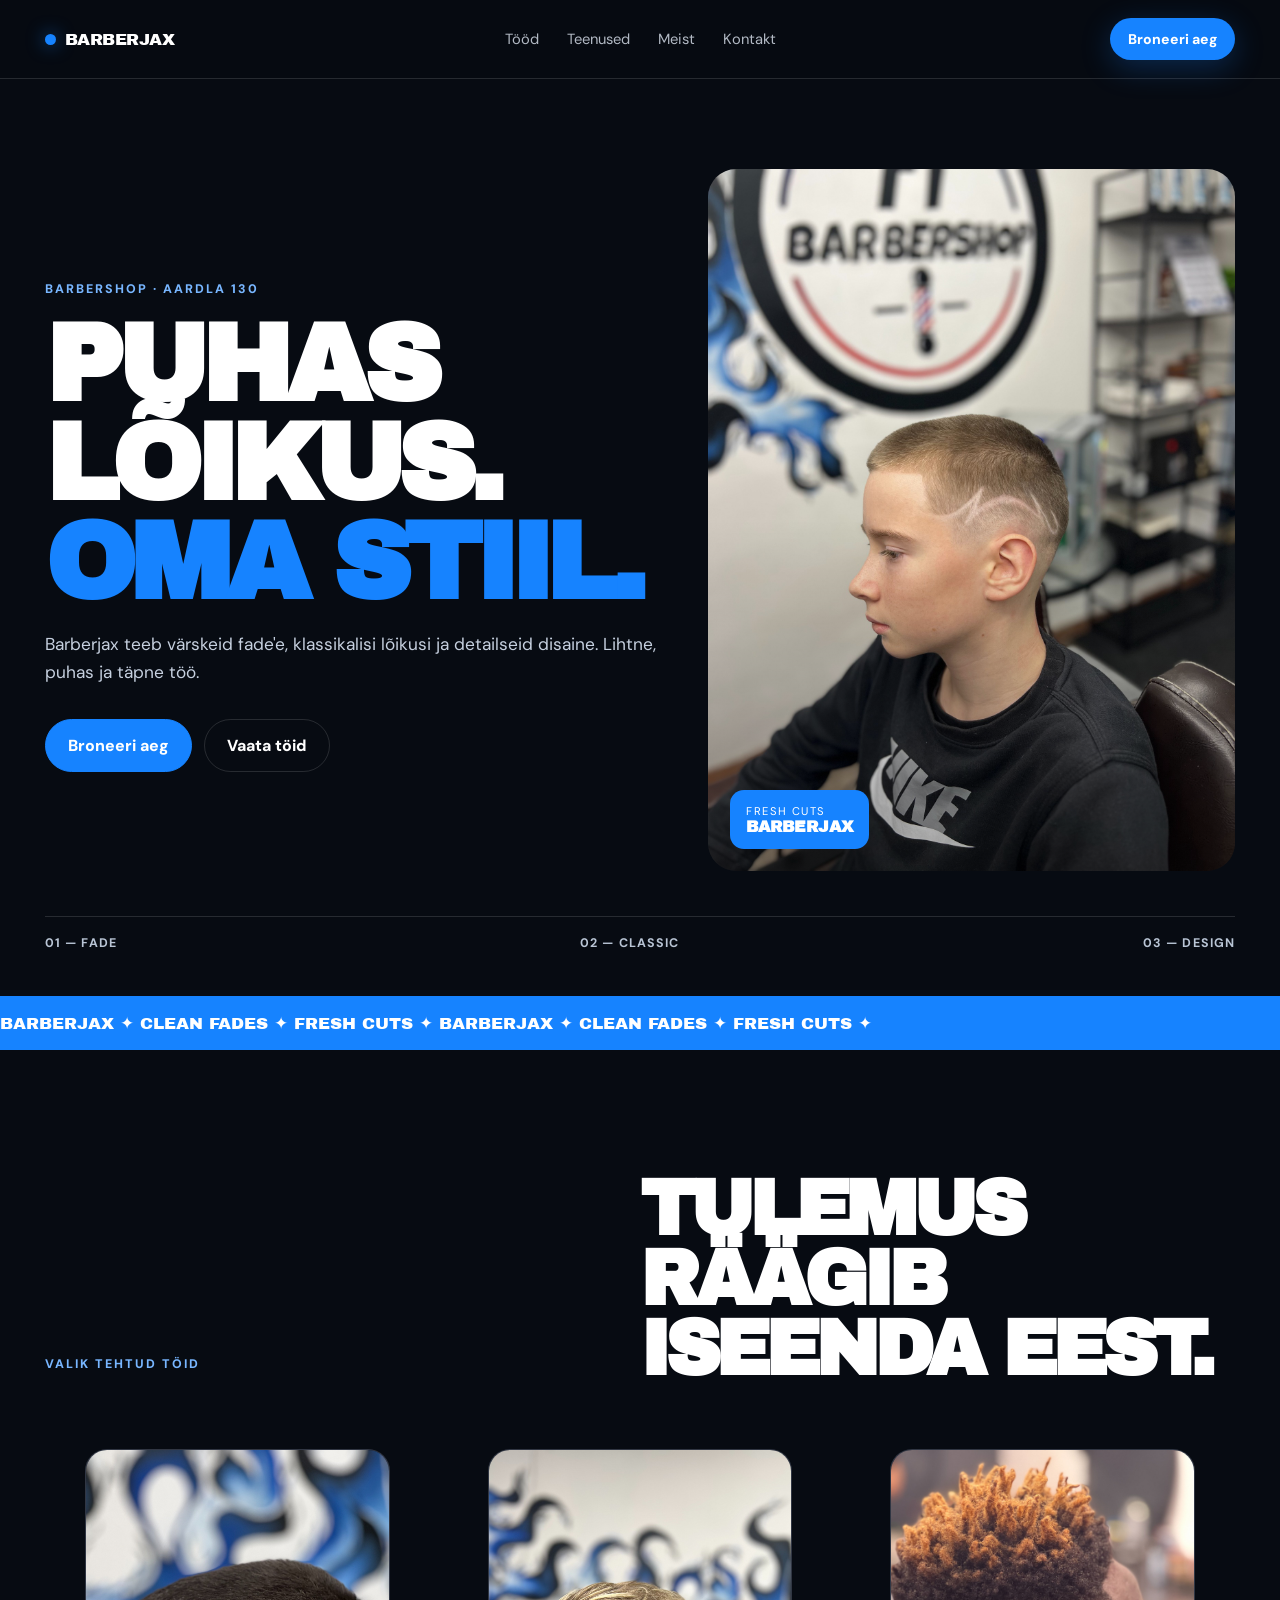
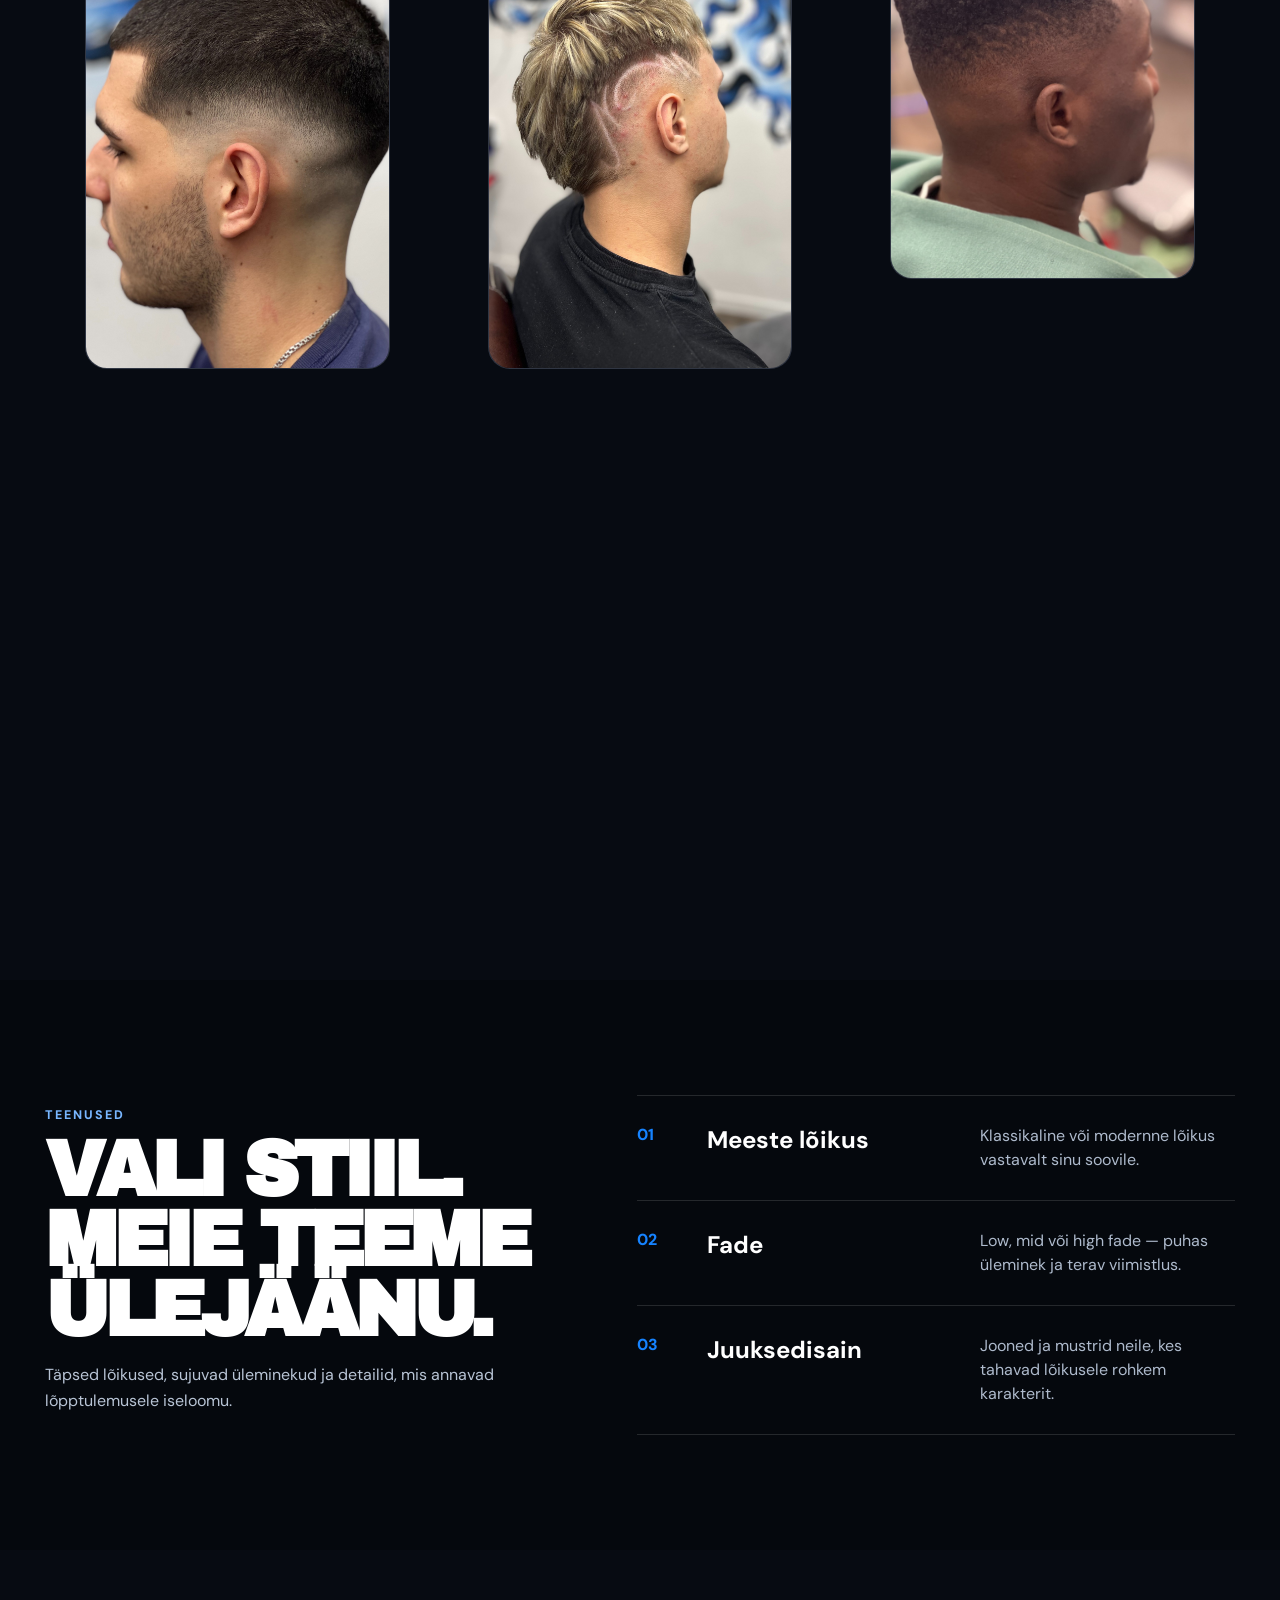
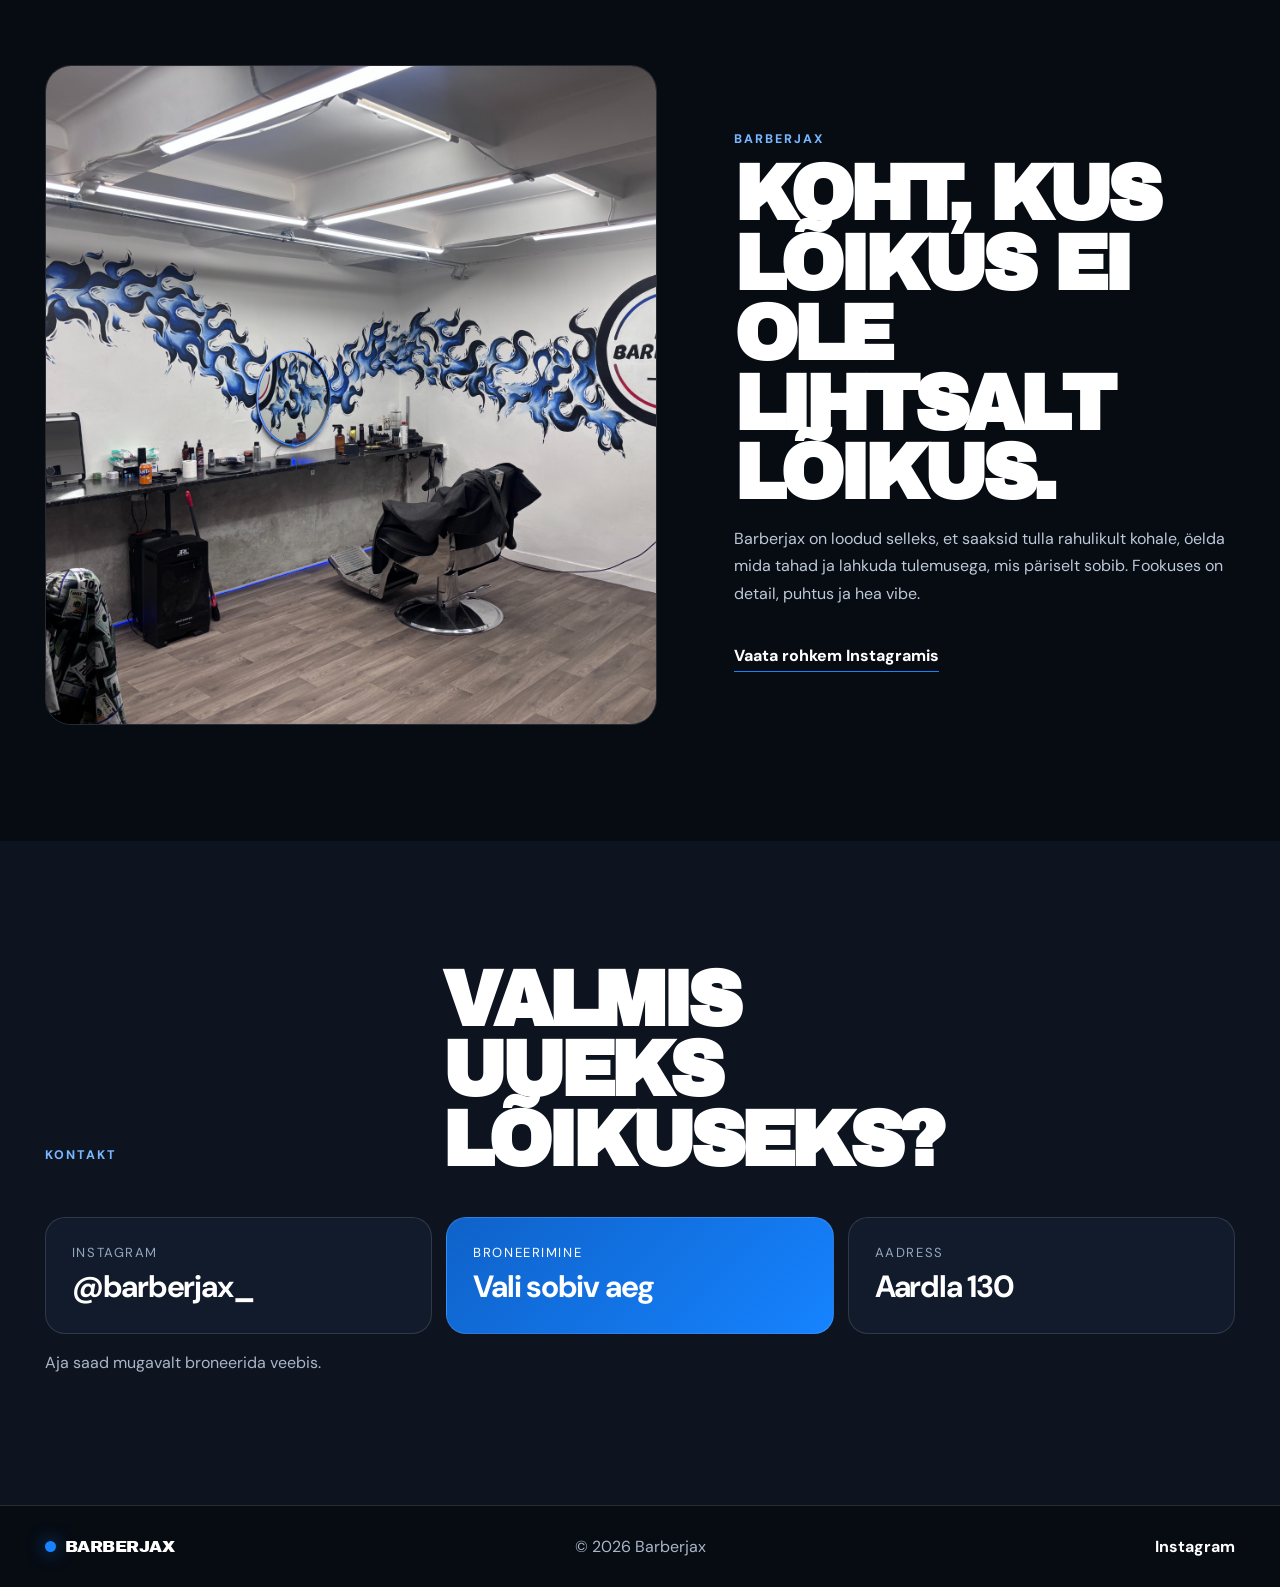
==== barberjax_final_v2/index.html @ 949b8009 "Add files via upload" ====
<!doctype html>
<html lang="et">
<head>
  <meta charset="utf-8">
  <meta name="viewport" content="width=device-width,initial-scale=1">
  <meta name="theme-color" content="#05070b">
  <meta name="description" content="Barberjax — meestejuuksur Aardla 130. Puhas fade, täpne lõikus ja oma stiil.">
  <title>Barberjax — barbershop</title>
  <link rel="preconnect" href="https://fonts.googleapis.com">
  <link rel="preconnect" href="https://fonts.gstatic.com" crossorigin>
  <link href="https://fonts.googleapis.com/css2?family=Archivo+Black&family=DM+Sans:wght@400;500;600;700&display=swap" rel="stylesheet">
  <link rel="stylesheet" href="styles.css?v=5">
</head>
<body>
  <header class="header" id="top">
    <a class="brand" href="#top" aria-label="Barberjax avaleht"><span class="brand-dot"></span>BARBERJAX</a>
    <button class="menu" aria-label="Ava menüü" aria-expanded="false"><span></span><span></span></button>
    <nav class="nav">
      <a href="#tood">Tööd</a>
      <a href="#teenused">Teenused</a>
      <a href="#meist">Meist</a>
      <a href="#kontakt">Kontakt</a>
    </nav>
    <a class="pill" href="https://calendly.com/jakob-puu/barberjax" target="_blank" rel="noopener">Broneeri aeg</a>
  </header>

  <main>
    <section class="hero">
      <div class="hero-copy reveal">
        <p class="eyebrow">BARBERSHOP · AARDLA 130</p>
        <h1>PUHAS LÕIKUS.<br><em>OMA STIIL.</em></h1>
        <p class="lead">Barberjax teeb värskeid fade'e, klassikalisi lõikusi ja detailseid disaine. Lihtne, puhas ja täpne töö.</p>
        <div class="actions">
          <a class="btn dark" href="https://calendly.com/jakob-puu/barberjax" target="_blank" rel="noopener">Broneeri aeg</a>
          <a class="btn light" href="#tood">Vaata töid</a>
        </div>
      </div>
      <div class="hero-card reveal">
        <img src="assets/g4.jpg" alt="Barberjaxi tehtud lõikus">
        <div class="floating-label"><span>FRESH CUTS</span><strong>BARBERJAX</strong></div>
      </div>
      <div class="hero-bottom reveal">
        <span>01 — FADE</span><span>02 — CLASSIC</span><span>03 — DESIGN</span>
      </div>
    </section>

    <section class="ticker" aria-hidden="true"><div>BARBERJAX ✦ CLEAN FADES ✦ FRESH CUTS ✦ BARBERJAX ✦ CLEAN FADES ✦ FRESH CUTS ✦</div></section>

    <section class="section work" id="tood">
      <div class="section-title reveal">
        <p>VALIK TEHTUD TÖID</p>
        <h2>TULEMUS RÄÄGIB<br>ISEENDA EEST.</h2>
      </div>
      <div class="gallery">
        <figure class="card wide reveal"><img src="assets/g1.jpg" alt="Barberjaxi fade lõikus" loading="lazy"></figure>
        <figure class="card reveal"><img src="assets/g2.jpg" alt="Barberjaxi lokkis soeng" loading="lazy"></figure>
        <figure class="card reveal"><img src="assets/g3.jpg" alt="Barberjaxi juuksedisain" loading="lazy"></figure>
        <figure class="card reveal"><img src="assets/g5.jpg" alt="Barberjaxi juuksedisain" loading="lazy"></figure>
        <figure class="card wide reveal"><img src="assets/g6.jpg" alt="Barberjaxi töö" loading="lazy"></figure>
      </div>
    </section>

    <section class="section services" id="teenused">
      <div class="services-copy reveal">
        <p class="mini">TEENUSED</p>
        <h2>VALI STIIL.<br>MEIE TEEME ÜLEJÄÄNU.</h2>
        <p>Täpsed lõikused, sujuvad üleminekud ja detailid, mis annavad lõpptulemusele iseloomu.</p>
      </div>
      <div class="service-list reveal">
        <div><span>01</span><h3>Meeste lõikus</h3><p>Klassikaline või modernne lõikus vastavalt sinu soovile.</p></div>
        <div><span>02</span><h3>Fade</h3><p>Low, mid või high fade — puhas üleminek ja terav viimistlus.</p></div>
        <div><span>03</span><h3>Juuksedisain</h3><p>Jooned ja mustrid neile, kes tahavad lõikusele rohkem karakterit.</p></div>
      </div>
    </section>

    <section class="about section" id="meist">
      <div class="about-image reveal"><img src="assets/hero-bg.png" alt="Barberjaxi salong"></div>
      <div class="about-copy reveal">
        <p class="mini">BARBERJAX</p>
        <h2>KOHT, KUS LÕIKUS EI OLE LIHTSALT LÕIKUS.</h2>
        <p>Barberjax on loodud selleks, et saaksid tulla rahulikult kohale, öelda mida tahad ja lahkuda tulemusega, mis päriselt sobib. Fookuses on detail, puhtus ja hea vibe.</p>
        <a class="arrow-link" href="https://www.instagram.com/barberjax_/" target="_blank" rel="noopener">Vaata rohkem Instagramis</a>
      </div>
    </section>

    <section class="section contact" id="kontakt">
      <div class="contact-head reveal">
        <p class="mini">KONTAKT</p>
        <h2>VALMIS<br>UUEKS LÕIKUSEKS?</h2>
      </div>
      <div class="contact-grid reveal">
        <a class="contact-card" href="https://www.instagram.com/barberjax_/" target="_blank" rel="noopener"><span>Instagram</span><strong>@barberjax_</strong></a>
        <a class="contact-card booking-card" href="https://calendly.com/jakob-puu/barberjax" target="_blank" rel="noopener"><span>Broneerimine</span><strong>Vali sobiv aeg</strong></a>
        <a class="contact-card" href="https://www.google.com/maps/search/?api=1&query=Aardla+130" target="_blank" rel="noopener"><span>Aadress</span><strong>Aardla 130</strong></a>
      </div>
      <p class="contact-note reveal">Aja saad mugavalt broneerida veebis.</p>
    </section>
  </main>

  <footer><a class="brand" href="#top"><span class="brand-dot"></span>BARBERJAX</a><p>© <span id="year"></span> Barberjax</p><a href="https://www.instagram.com/barberjax_/" target="_blank" rel="noopener">Instagram</a></footer>
  <script src="script.js"></script>
</body>
</html>
---- barberjax_final_v2/styles.css ----
:root{
  --bg:#070b12;
  --panel:#0d1420;
  --panel-2:#111b2b;
  --text:#f5f8ff;
  --muted:#aab6c8;
  --blue:#1683ff;
  --blue-2:#0e67d8;
  --line:rgba(255,255,255,.13);
}
*{box-sizing:border-box}
html{scroll-behavior:smooth}
body{margin:0;background:var(--bg);color:var(--text);font-family:"DM Sans",sans-serif}
img{display:block;width:100%;height:100%;object-fit:cover}
a{color:inherit;text-decoration:none}
.header{position:sticky;top:0;z-index:20;display:grid;grid-template-columns:1fr auto 1fr;align-items:center;padding:18px 3.5vw;background:rgba(7,11,18,.92);backdrop-filter:blur(12px);border-bottom:1px solid var(--line)}
.brand{font-family:"Archivo Black",sans-serif;font-size:1.05rem;display:flex;align-items:center;gap:9px;letter-spacing:-.03em;color:#fff}
.brand-dot{width:11px;height:11px;border-radius:50%;background:var(--blue);box-shadow:0 0 18px rgba(22,131,255,.7)}
.nav{display:flex;gap:28px;font-size:.92rem}.nav a{color:#d8e0ec;opacity:.82}.nav a:hover{color:#fff;opacity:1}
.pill{justify-self:end;background:var(--blue);color:white;padding:12px 18px;border-radius:999px;font-weight:800;font-size:.88rem;box-shadow:0 8px 30px rgba(22,131,255,.25)}
.menu{display:none;background:none;border:0}.hero{min-height:calc(100vh - 76px);padding:7vw 3.5vw 3.5vw;display:grid;grid-template-columns:1.08fr .92fr;grid-template-rows:1fr auto;gap:3.5vw}
.hero-copy{align-self:center;max-width:800px}.eyebrow,.mini,.section-title p{font-size:.78rem;font-weight:800;letter-spacing:.16em;color:#78b6ff}
.hero h1,.section h2{font-family:"Archivo Black",sans-serif;letter-spacing:-.065em;line-height:.91;margin:18px 0;color:#fff}.hero h1{font-size:clamp(4rem,8.5vw,9rem)}
.hero h1 em{font-style:normal;color:var(--blue);-webkit-text-stroke:0}
.lead{max-width:620px;font-size:clamp(1rem,1.35vw,1.28rem);line-height:1.65;color:#c6d0df}
.actions{display:flex;gap:12px;margin-top:32px}.btn{padding:15px 22px;border-radius:999px;font-weight:800;border:1px solid var(--line)}.btn.dark{background:var(--blue);color:#fff;border-color:var(--blue)}.btn.dark:hover{background:var(--blue-2)}.btn.light{background:transparent;color:#fff}.btn.light:hover{border-color:#fff}
.hero-card{min-height:620px;position:relative;overflow:hidden;border-radius:28px;background:#111827}.hero-card:after{content:"";position:absolute;inset:0;background:linear-gradient(180deg,transparent 50%,rgba(0,0,0,.35))}
.floating-label{position:absolute;z-index:2;left:22px;bottom:22px;background:var(--blue);color:#fff;padding:14px 16px;border-radius:14px;display:flex;flex-direction:column}.floating-label span{font-size:.7rem;letter-spacing:.13em}.floating-label strong{font-family:"Archivo Black"}
.hero-bottom{grid-column:1/-1;display:flex;justify-content:space-between;border-top:1px solid var(--line);padding-top:18px;font-size:.78rem;font-weight:700;letter-spacing:.09em;color:#b9c5d5}
.ticker{overflow:hidden;background:var(--blue);color:#fff;padding:17px 0;font-family:"Archivo Black";white-space:nowrap}.ticker div{font-size:1.05rem;animation:scroll 18s linear infinite}@keyframes scroll{to{transform:translateX(-50%)}}
.section{padding:9vw 3.5vw}.section-title{display:grid;grid-template-columns:1fr 1fr;align-items:end;margin-bottom:48px}.section h2{font-size:clamp(3rem,6vw,7rem);margin:10px 0 0}
.gallery{display:grid;grid-template-columns:repeat(3,1fr);gap:18px}.card{height:460px;border-radius:22px;overflow:hidden;position:relative;background:#111827;border:1px solid var(--line)}.card.wide{grid-column:span 2}.card img{transition:transform .5s ease}.card:hover img{transform:scale(1.035)}
@media(min-width:901px){.gallery{grid-template-columns:repeat(12,minmax(0,1fr));grid-auto-flow:row;gap:18px}.gallery .card:nth-child(1){grid-column:span 8;height:520px}.gallery .card:nth-child(2){grid-column:span 4;height:520px}.gallery .card:nth-child(3),.gallery .card:nth-child(4),.gallery .card:nth-child(5){grid-column:span 4;height:430px}.gallery .card.wide{grid-column:span 4}}
.services{background:#05080d;color:#fff;display:grid;grid-template-columns:.9fr 1.1fr;gap:8vw}.services-copy p:not(.mini){color:#b8c4d5;max-width:520px;line-height:1.65}.service-list{border-top:1px solid var(--line)}.service-list>div{display:grid;grid-template-columns:52px 1fr 1fr;gap:18px;padding:28px 0;border-bottom:1px solid var(--line);align-items:start}.service-list span{color:var(--blue);font-weight:800}.service-list h3{font-size:1.5rem;margin:0;color:#fff}.service-list p{margin:0;color:#aebacc;line-height:1.5}
.about{display:grid;grid-template-columns:1.1fr .9fr;gap:6vw;align-items:center}.about-image{height:660px;border-radius:26px;overflow:hidden;border:1px solid var(--line)}.about-copy p:not(.mini){color:#bdc8d8;line-height:1.7;max-width:620px}.arrow-link{display:inline-block;margin-top:22px;font-weight:800;color:#fff;border-bottom:1px solid var(--blue);padding-bottom:5px}
.contact{background:var(--panel)}.contact-grid{display:grid;grid-template-columns:repeat(3,1fr);gap:14px;margin-top:42px}.contact-head{display:grid;grid-template-columns:1fr 2fr;align-items:end}.contact-card{background:var(--panel-2);border:1px solid var(--line);border-radius:20px;padding:26px;display:grid;grid-template-columns:1fr;gap:6px;color:#fff}.contact-card:hover{border-color:rgba(22,131,255,.75);transform:translateY(-2px)}.contact-card span{grid-column:1/-1;color:#95a6bd;font-size:.82rem;text-transform:uppercase;letter-spacing:.12em}.contact-card strong{font-size:clamp(1.25rem,2.4vw,2.5rem);letter-spacing:-.04em}.contact-card b{font-size:1.4rem;color:var(--blue)}.booking-card{background:linear-gradient(135deg,#0f62c9,#1683ff)}.booking-card span,.booking-card b{color:#fff}.contact-note{margin-top:18px;color:#aab6c8}
footer{padding:30px 3.5vw;display:grid;grid-template-columns:1fr auto 1fr;align-items:center;border-top:1px solid var(--line);color:#fff}footer p{margin:0;color:var(--muted)}footer>a:last-child{justify-self:end;font-weight:700}
.reveal{opacity:0;transform:translateY(28px);transition:.7s cubic-bezier(.2,.7,.2,1)}.reveal.visible{opacity:1;transform:none}
@media(max-width:900px){.header{grid-template-columns:1fr auto}.pill{display:none}.menu{display:block;width:40px;height:40px;justify-self:end}.menu span{display:block;width:22px;height:2px;background:#fff;margin:5px auto}.nav{position:fixed;top:73px;left:0;right:0;background:var(--bg);padding:24px 3.5vw;display:none;flex-direction:column;border-bottom:1px solid var(--line)}.nav.open{display:flex}.hero{grid-template-columns:1fr;padding-top:11vw}.hero-card{min-height:520px}.hero-bottom{grid-column:1}.section-title,.services,.about,.contact-head{grid-template-columns:1fr}.gallery{grid-template-columns:1fr 1fr}.card,.card.wide{grid-column:span 1;height:420px}.services{gap:45px}.service-list>div{grid-template-columns:40px 1fr}.service-list p{grid-column:2}.about-image{height:520px}.contact-grid{grid-template-columns:1fr}.contact-head h2{margin-top:12px}footer{grid-template-columns:1fr auto}footer p{display:none}}
@media(max-width:560px){.hero{padding:12vw 18px 28px}.header,.section,footer{padding-left:18px;padding-right:18px}.hero h1{font-size:clamp(3.2rem,17vw,5.5rem)}.hero-card{min-height:430px}.actions{flex-direction:column;align-items:stretch}.btn{text-align:center}.hero-bottom{gap:12px;overflow:auto}.section{padding-top:80px;padding-bottom:80px}.section h2{font-size:clamp(2.7rem,14vw,4.8rem)}.gallery{grid-template-columns:1fr}.card,.card.wide{height:430px}.about-image{height:450px}.contact-card strong{font-size:1.9rem}footer>a:last-child{font-size:.9rem}}
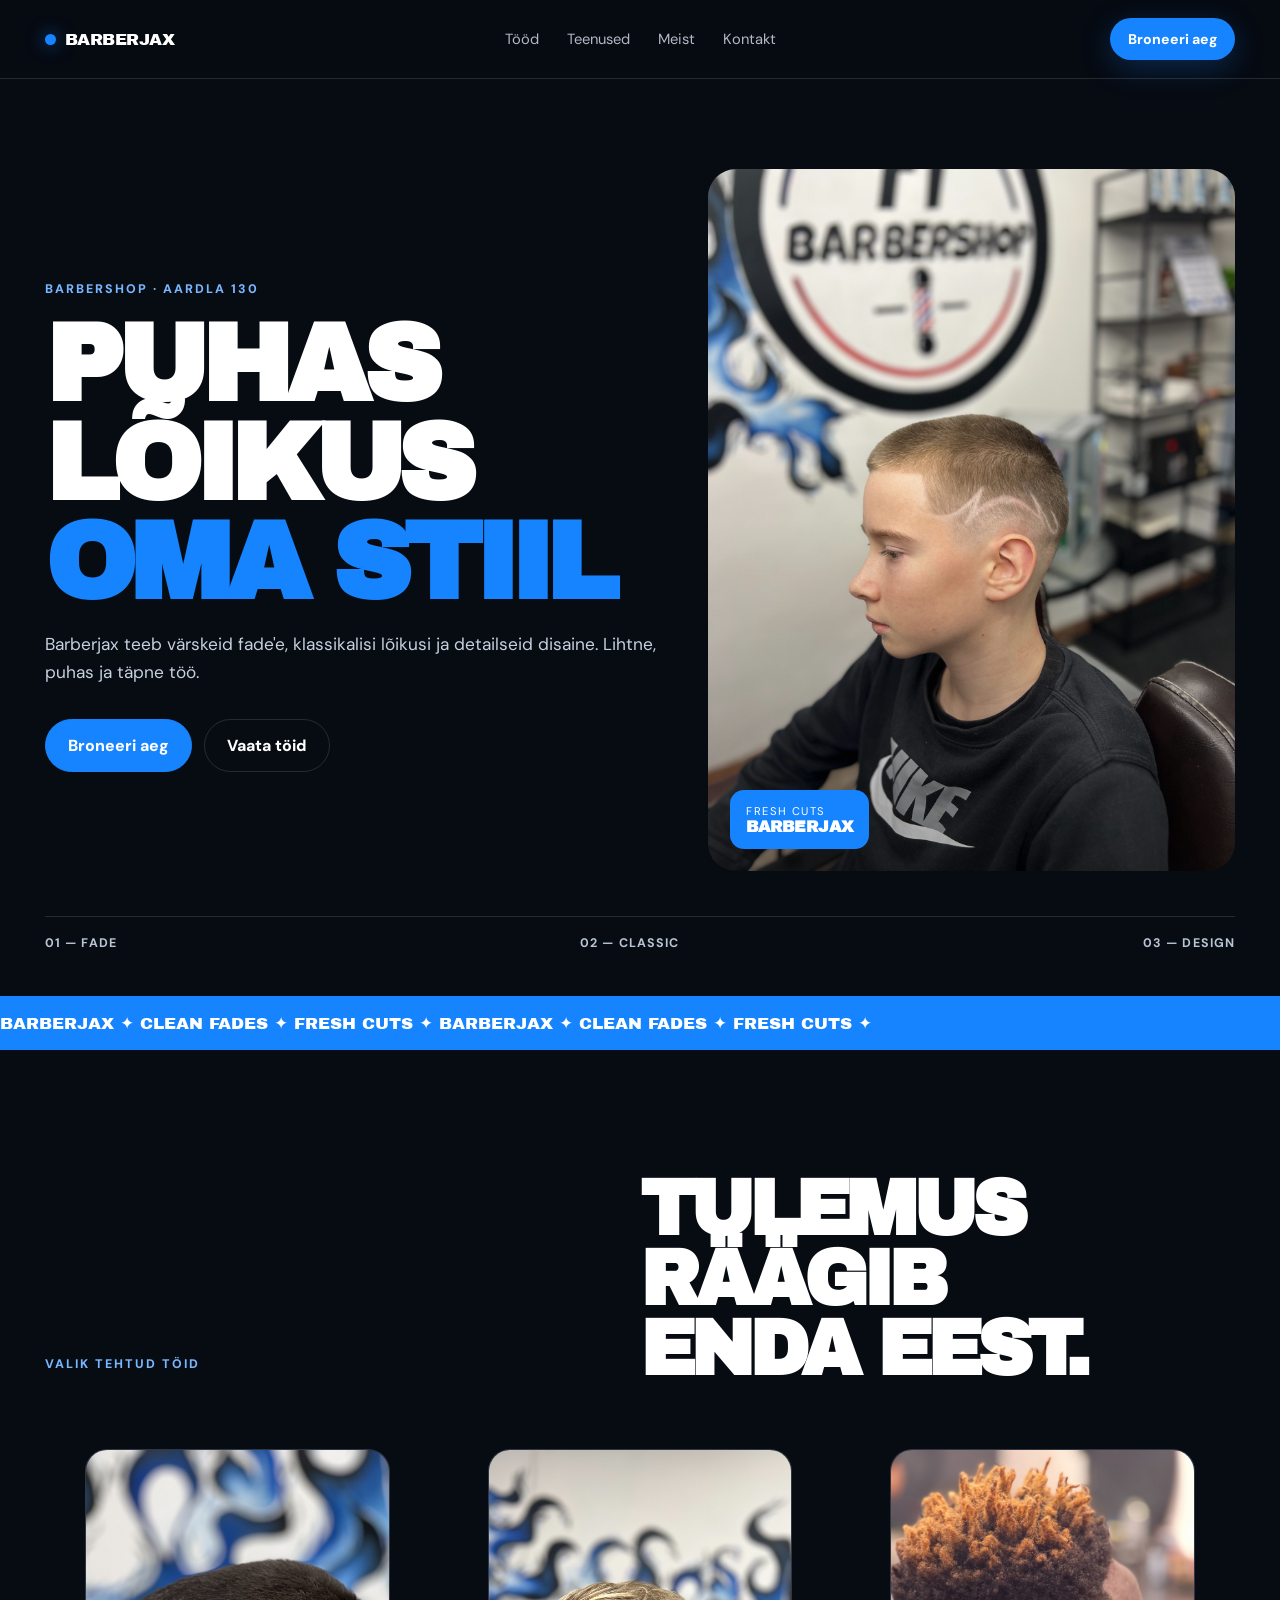
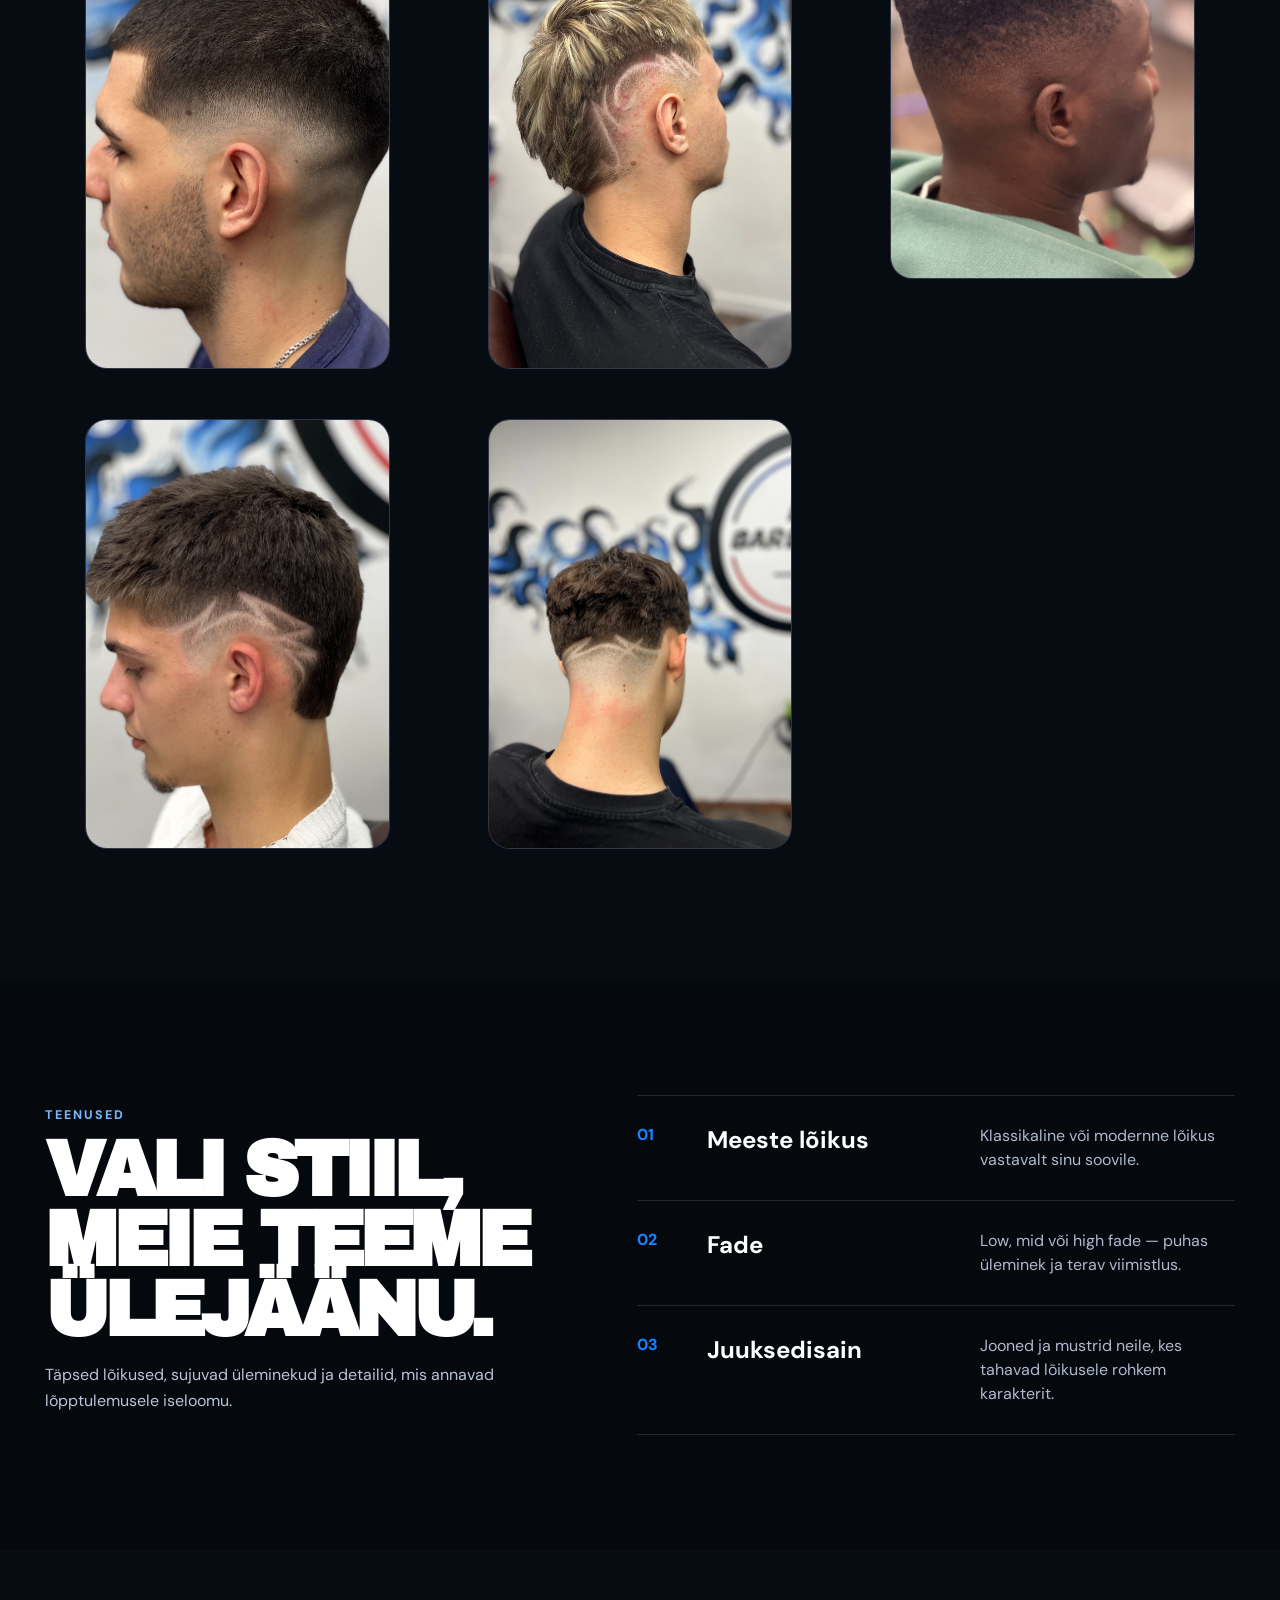
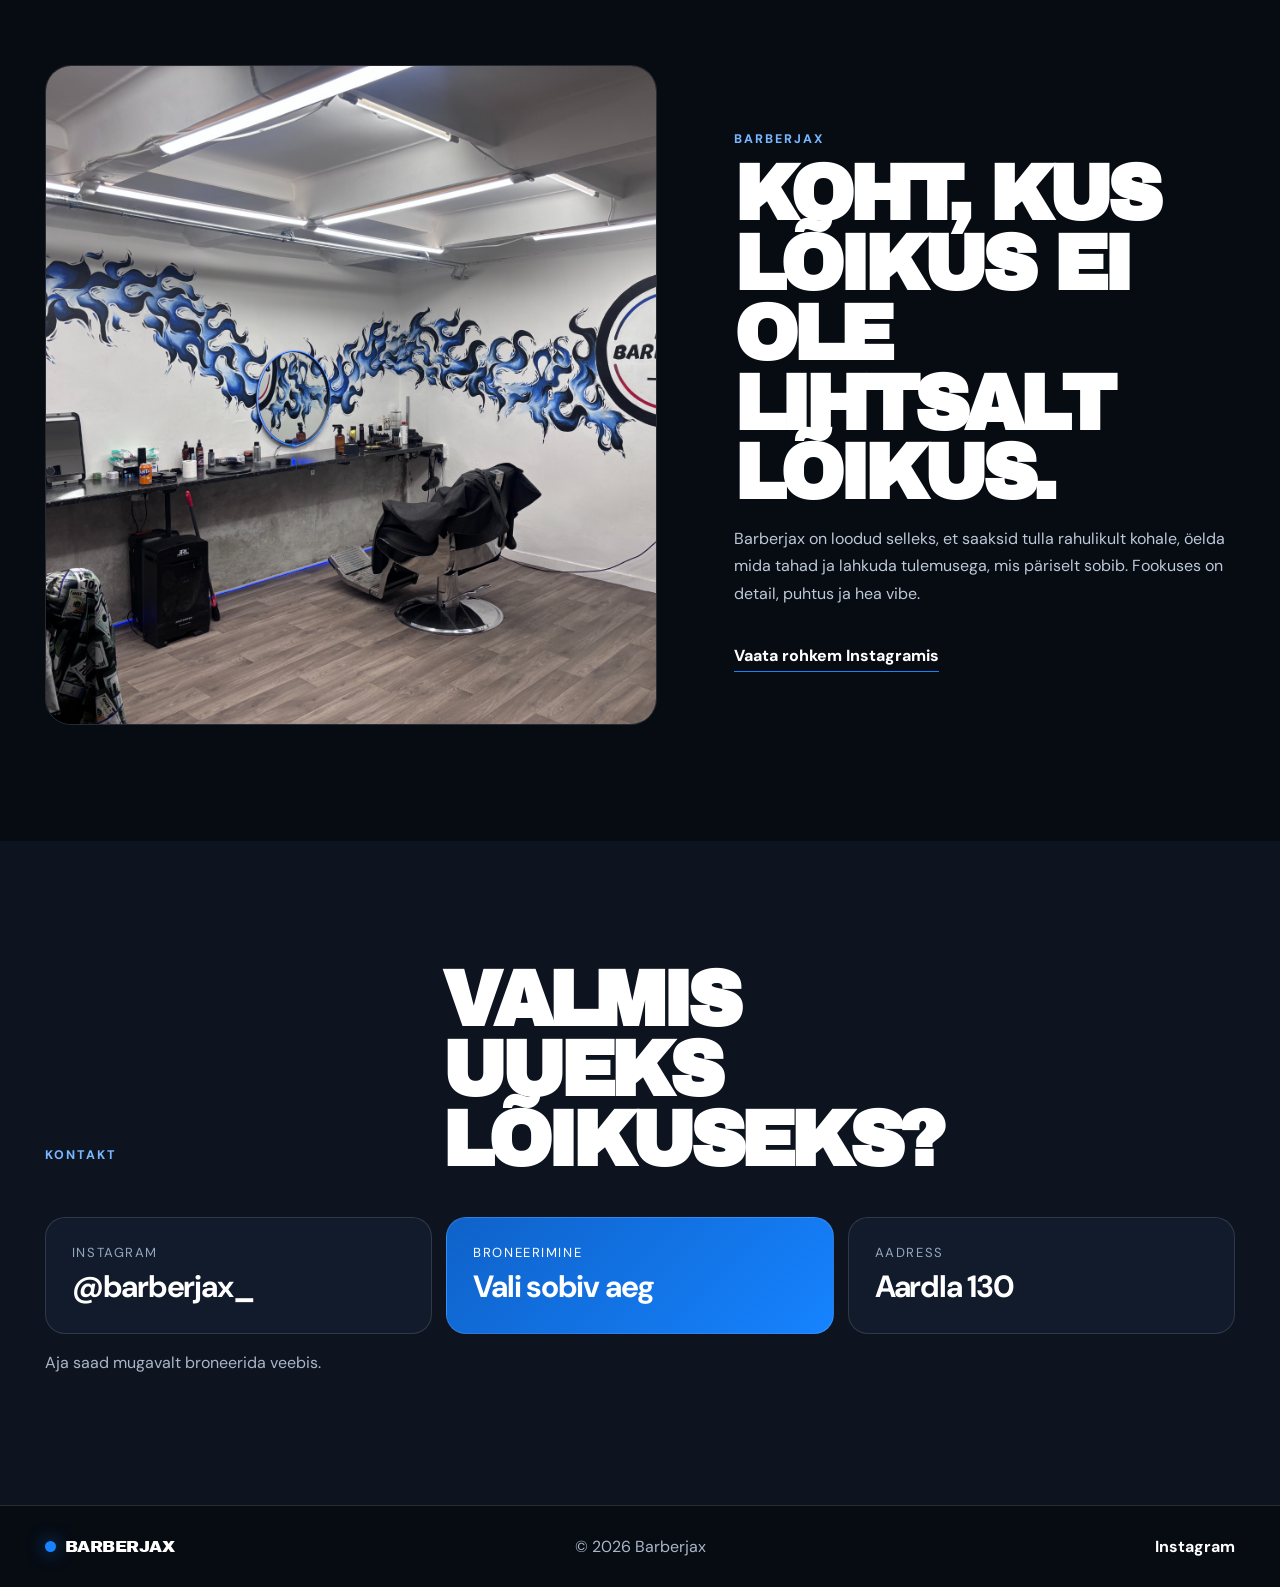
==== commit 8be0767f: "Update index.html" ====
--- a/barberjax_final_v2/index.html
+++ b/barberjax_final_v2/index.html
@@ -28,7 +28,7 @@
     <section class="hero">
       <div class="hero-copy reveal">
         <p class="eyebrow">BARBERSHOP · AARDLA 130</p>
-        <h1>PUHAS LÕIKUS.<br><em>OMA STIIL.</em></h1>
+        <h1>PUHAS LÕIKUS<br><em>OMA STIIL</em></h1>
         <p class="lead">Barberjax teeb värskeid fade'e, klassikalisi lõikusi ja detailseid disaine. Lihtne, puhas ja täpne töö.</p>
         <div class="actions">
           <a class="btn dark" href="https://calendly.com/jakob-puu/barberjax" target="_blank" rel="noopener">Broneeri aeg</a>
@@ -49,7 +49,7 @@
     <section class="section work" id="tood">
       <div class="section-title reveal">
         <p>VALIK TEHTUD TÖID</p>
-        <h2>TULEMUS RÄÄGIB<br>ISEENDA EEST.</h2>
+        <h2>TULEMUS RÄÄGIB<br>ENDA EEST.</h2>
       </div>
       <div class="gallery">
         <figure class="card wide reveal"><img src="assets/g1.jpg" alt="Barberjaxi fade lõikus" loading="lazy"></figure>
@@ -63,7 +63,7 @@
     <section class="section services" id="teenused">
       <div class="services-copy reveal">
         <p class="mini">TEENUSED</p>
-        <h2>VALI STIIL.<br>MEIE TEEME ÜLEJÄÄNU.</h2>
+        <h2>VALI STIIL,<br>MEIE TEEME ÜLEJÄÄNU.</h2>
         <p>Täpsed lõikused, sujuvad üleminekud ja detailid, mis annavad lõpptulemusele iseloomu.</p>
       </div>
       <div class="service-list reveal">
